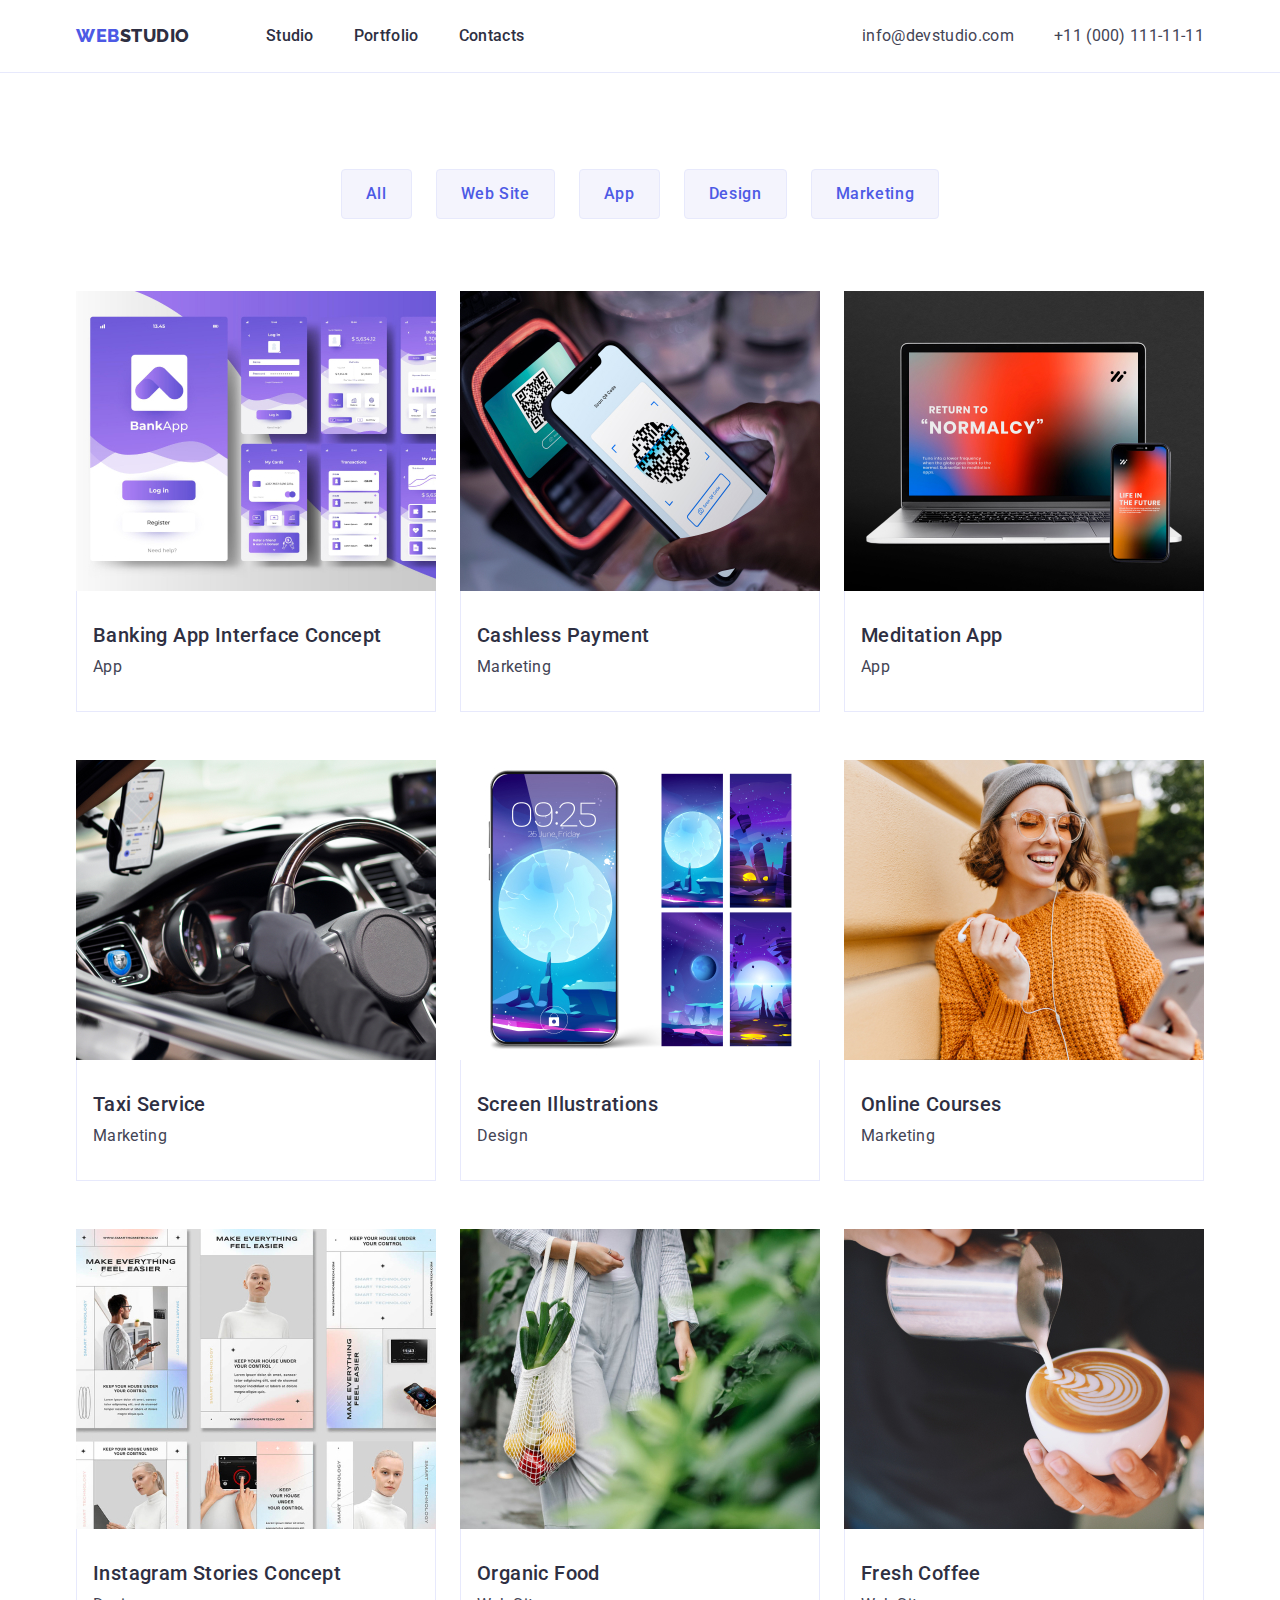
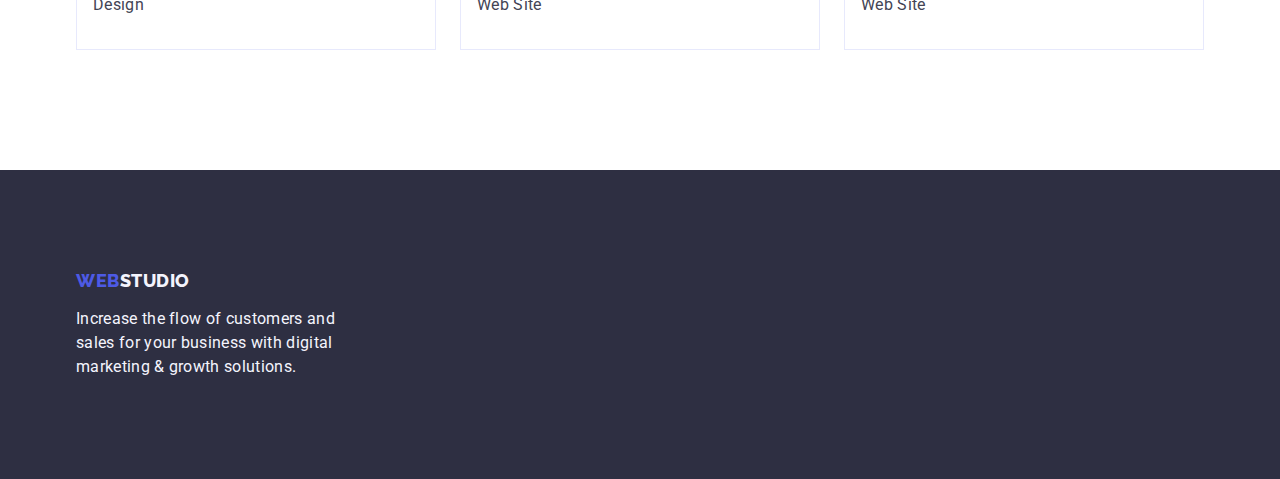
==== portfolio.html @ 931d52eb "Initial commit" ====
<!DOCTYPE html>
<html lang="en">
  <head>
    <meta charset="UTF-8" />
    <meta http-equiv="X-UA-Compatible" content="IE=edge" />
    <meta name="viewport" content="width=device-width, initial-scale=1.0" />
    <title>Portfolio</title>
    <link
      rel="stylesheet"
      href="https://cdnjs.cloudflare.com/ajax/libs/modern-normalize/1.0.0/modern-normalize.min.css"
    />
    <link rel="stylesheet" href="./css/style.css" />
    <link rel="preconnect" href="https://fonts.googleapis.com" />
    <link rel="preconnect" href="https://fonts.gstatic.com" crossorigin />
    <link
      href="https://fonts.googleapis.com/css2?family=Roboto:wght@400;500;700;900&display=swap"
      rel="stylesheet"
    />

    <link rel="preconnect" href="https://fonts.googleapis.com" />
    <link rel="preconnect" href="https://fonts.gstatic.com" crossorigin />
    <link
      href="https://fonts.googleapis.com/css2?family=Raleway:wght@800&display=swap"
      rel="stylesheet"
    />
  </head>

  <body class="main-page">
    <header class="main-header">
      <div class="container head">
        <nav class="navigation">
          <a class="logo-header link" href="./index.html"
            >Web<span class="logo first-letter">Studio</span></a
          >
          <ul class="list navigation">
            <li class="head-list">
              <a class="link head-link" href="./index.html">Studio</a>
            </li>
            <li class="head-list">
              <a class="link head-link" href="./portfolio.html">Portfolio</a>
            </li>
            <li class="head-list">
              <a class="link head-link" href="">Contacts</a>
            </li>
          </ul>
        </nav>

        <address class="addres-head">
          <ul class="list list-addres-head">
            <li class="list-addres">
              <a class="link addres" href="mailto:info@devstudio.com"
                >info@devstudio.com</a
              >
            </li>
            <li class="list-addres">
              <a class="link addres" href="tel:+110001111111"
                >+11 (000) 111-11-11</a
              >
            </li>
          </ul>
        </address>
      </div>
    </header>

    <main>
      <section class="section-portfolio">
        <div class="container">
          <h1 class="visually-hidden">Portfolio</h1>
          <ul class="list list-buttons">
            <li>
              <button class="buttons" type="button">All</button>
            </li>
            <li>
              <button class="buttons" type="button">Web Site</button>
            </li>
            <li>
              <button class="buttons" type="button">App</button>
            </li>
            <li>
              <button class="buttons" type="button">Design</button>
            </li>
            <li>
              <button class="buttons" type="button">Marketing</button>
            </li>
          </ul>

          <ul class="list list-portfolio">
            <li class="list-works">
              <a class="link" href="">
                <img
                  class="image-portfolio"
                  src="./images/bankingapp.jpg"
                  alt="Banking App Interface Concept"
                  width="360"
                />
                <div class="portfolio-content">
                  <h2 class="title-twoportfolio">
                    Banking App Interface Concept
                  </h2>
                  <p class="description description-portfolio">App</p>
                </div>
              </a>
            </li>

            <li class="list-works">
              <a class="link" href="">
                <img
                  class="image-portfolio"
                  src="./images/imgcp.jpg"
                  alt="Cashless Payment"
                  width="360"
                />
                <div class="portfolio-content">
                  <h2 class="title-twoportfolio">Cashless Payment</h2>
                  <p class="description description-portfolio">Marketing</p>
                </div>
              </a>
            </li>

            <li class="list-works">
              <a class="link" href="">
                <img
                  class="image-portfolio"
                  src="./images/imgma.jpg"
                  alt="Meditaion App"
                  width="360"
                />
                <div class="portfolio-content">
                  <h2 class="title-twoportfolio">Meditation App</h2>
                  <p class="description description-portfolio">App</p>
                </div>
              </a>
            </li>

            <li class="list-works">
              <a class="link" href="">
                <img
                  class="image-portfolio"
                  src="./images/imgts.jpg"
                  alt="Taxi Service"
                  width="360"
                />
                <div class="portfolio-content">
                  <h2 class="title-twoportfolio">Taxi Service</h2>
                  <p class="description description-portfolio">Marketing</p>
                </div>
              </a>
            </li>

            <li class="list-works">
              <a class="link" href="">
                <img
                  src="./images/imgsi.jpg"
                  alt="Screen illustrations"
                  width="360"
                  class="image-portfolio"
                />
                <div class="portfolio-content">
                  <h2 class="title-twoportfolio">Screen Illustrations</h2>
                  <p class="description description-portfolio">Design</p>
                </div>
              </a>
            </li>

            <li class="list-works">
              <a class="link" href="">
                <img
                  src="./images/imgoc.jpg"
                  alt="Online Courses"
                  width="360"
                  class="image-portfolio"
                />
                <div class="portfolio-content">
                  <h2 class="title-twoportfolio">Online Courses</h2>
                  <p class="description description-portfolio">Marketing</p>
                </div>
              </a>
            </li>

            <li class="list-works">
              <a class="link" href="">
                <img
                  src="./images/imgisc.jpg"
                  alt="Instagram Stories Concept"
                  width="360"
                  class="image-portfolio"
                />
                <div class="portfolio-content">
                  <h2 class="title-twoportfolio">Instagram Stories Concept</h2>
                  <p class="description description-portfolio">Design</p>
                </div>
              </a>
            </li>

            <li class="list-works">
              <a class="link" href="">
                <img
                  src="./images/img.jpg"
                  alt="Organic Food"
                  width="360"
                  class="image-portfolio"
                />
                <div class="portfolio-content">
                  <h2 class="title-twoportfolio">Organic Food</h2>
                  <p class="description description-portfolio">Web Site</p>
                </div>
              </a>
            </li>

            <li class="list-works">
              <a class="link" href="">
                <img
                  src="./images/imgfc.jpg"
                  alt="Fresh Coffee"
                  width="360"
                  class="image-portfolio"
                />
                <div class="portfolio-content">
                  <h2 class="title-twoportfolio">Fresh Coffee</h2>
                  <p class="description description-portfolio">Web Site</p>
                </div>
              </a>
            </li>
          </ul>
        </div>
      </section>
    </main>

    <footer class="footer-main">
      <div class="container">
        <a href="./index.html" class="link footer-logo"
          >Web<span class="foter-first">Studio</span></a
        >
        <p class="description guide">
          Increase the flow of customers and sales for your business with
          digital marketing & growth solutions.
        </p>
      </div>
    </footer>
  </body>
</html>
---- css/style.css ----
:root {
  --iris-color: #4d5ae5;
  --ocean-color: #404bbf;
  --navyblue-color: #2e2f42;
  --meantgreen-color: #31d0aa;
  --slate-color: #434455;
  --white-color: #fff;
  --graywhite-color: #f4f4fd;
}

img {
  display: block;
}

h1,
h2,
h3,
h4,
h5,
h6,
p,
ul {
  margin: 0;
  padding: 0;
}

.main-page {
  font-family: 'Roboto', sans-serif;
  color: var(--slate-color);
  background-color: var(--white-color);
}

.link {
  text-decoration: none;
}

.list {
  list-style: none;
}

.container {
  width: 1158px;
  margin: 0 auto;
  padding: 0 15px;
}
/* HEADER */
.main-header {
  border-bottom: 1px solid #e7e9fc;
}

.head {
  display: flex;
  align-items: center;
}

.main-navigation {
  display: flex;
  align-items: center;
}

.logo-header {
  font-family: 'Raleway', sans-serif;
  font-weight: 800;
  font-size: 18px;
  line-height: 1.17;
  letter-spacing: 0.03em;
  text-transform: uppercase;
  text-decoration: none;
  color: var(--iris-color);
  margin-right: 76px;
}

.first-letter {
  color: var(--navyblue-color);
}

.navigation {
  display: flex;
  align-items: center;
}

.head-list:not(:last-child) {
  margin-right: 40px;
}

.head-link {
  display: block;
  padding-top: 24px;
  padding-bottom: 24px;
  color: var(--navyblue-color);
  font-weight: 500;
  font-size: 16px;
  line-height: 1.5;
  letter-spacing: 0.02em;
}

.head-link:hover,
.head-link:focus,
.head-link:active {
  color: var(--ocean-color);
}

.addres-head {
  margin-left: auto;
}

.list-addres-head {
  display: flex;
  align-items: center;
}

.list-addres:not(:last-child) {
  margin-right: 40px;
}

.addres {
  color: var(--slate-color);
  font-size: 16px;
  line-height: 1.5;
  letter-spacing: 0.02em;
  font-style: normal;
}

.addres:hover,
.addres:focus {
  color: var(--ocean-color);
}
/* HEADER */

/* MAIN */
/* SECTION-1 */
.section-one {
  background-color: var(--navyblue-color);
  max-width: 1440px;
  margin-left: auto;
  margin-right: auto;
  padding-top: 188px;
  padding-bottom: 188px;
  text-align: center;
}

.title {
  margin-bottom: 48px;
  max-width: 496px;
  font-weight: 700;
  font-size: 56px;
  line-height: 1.07;
  letter-spacing: 0.02em;
  color: var(--white-color);
  margin-left: auto;
  margin-right: auto;
}

.order-button {
  display: block;
  margin-left: auto;
  margin-right: auto;
  min-width: 169px;
  height: 56px;
  border-radius: 4px;
  border: none;
  cursor: pointer;
  box-shadow: 0px 4px 4px rgba(0, 0, 0, 0.15);
  font-family: 'Roboto', sans-serif;
  font-weight: 500;
  background: var(--iris-color);
  color: var(--white-color);
  font-size: 16px;
  line-height: 1.5;
  letter-spacing: 0.04em;
}

.order-button:hover,
.order-button:focus {
  background-color: var(--ocean-color);
}
/* SECTION-1 */

/* SECTION-2 */
.section-two {
  padding: 120px 0;
}

.list-advantages {
  display: flex;
  gap: 24px;
}

.list-group:first-child {
  width: calc((100% - 72px) / 4);
}

.visually-hidden {
  position: absolute;
  width: 1px;
  height: 1px;
  margin: -1px;
  border: 0;
  padding: 0;
  white-space: nowrap;
  clip-path: inset(100%);
  clip: rect(0 0 0 0);
  overflow: hidden;
}

.text-sectiontwo {
  width: 264px;
}
/* SECTION-2 */

/* SECTION-3 */
.section-three {
  background-color: var(--white-color);
  padding-bottom: 120px;
}

.image-gad {
  display: flex;
  gap: 24px;
}

.image-gad:first-child {
  width: calc((100% - 48px) / 3);
}

/* SECTION-3 */

/* SECTION-4 */
.section-four {
  background-color: var(--graywhite-color);
  padding: 120px 0;
}

.teams-list {
  display: flex;
  gap: 24px;
}

.list-img {
  background-color: var(--white-color);
  display: flex;
  flex-direction: column;
  justify-content: center;
  align-items: center;
  background: #ffffff;
  box-shadow: 0px 1px 6px rgba(46, 47, 66, 0.08),
    0px 1px 1px rgba(46, 47, 66, 0.16), 0px 2px 1px rgba(46, 47, 66, 0.08);
  border-radius: 0px 0px 4px 4px;
}

.team-workers {
  padding: 32px 16px;
}

.team-name {
  text-align: center;
  margin-bottom: 8px;
}

.team-skill {
  text-align: center;
}
/* SECTION-4 */

.title-two {
  font-weight: 700;
  font-size: 36px;
  line-height: 1.11;
  letter-spacing: 0.02em;
  text-align: center;
  text-transform: capitalize;
  color: var(--navyblue-color);
  margin-bottom: 72px;
}

.title-three {
  font-weight: 500;
  font-size: 20px;
  line-height: 1.2;
  letter-spacing: 0.02em;
  text-transform: capitalize;
  color: var(--navyblue-color);
  margin-bottom: 8px;
}

.description {
  font-size: 16px;
  line-height: 1.5;
  letter-spacing: 0.02em;
  color: var(--slate-color);
}

/* MAIN */

/* MAIN-PORTFOLIO */
.visually-hidden {
  position: absolute;
  width: 1px;
  height: 1px;
  margin: -1px;
  border: 0;
  padding: 0;
  white-space: nowrap;
  clip-path: inset(100%);
  clip: rect(0 0 0 0);
  overflow: hidden;
}

.section-portfolio {
  padding-top: 96px;
  padding-bottom: 120px;
}

.buttons {
  font-family: 'Roboto', sans-serif;
  cursor: pointer;
  font-weight: 500;
  font-size: 16px;
  line-height: 1.5;
  letter-spacing: 0.04em;
  color: var(--iris-color);
  background-color: var(--graywhite-color);
  border: 1px solid #e7e9fc;
  border-radius: 4px;
  padding: 12px 24px;
}

.list-buttons {
  display: flex;
  justify-content: center;
  /* margin-top: 96px; */
  gap: 24px;
  margin-bottom: 72px;
}

.buttons:hover {
  color: var(--white-color);
  background-color: var(--ocean-color);
  border: 1px solid transparent;
}

.buttons:focus {
  color: var(--white-color);
  background-color: var(--ocean-color);
  border: 1px solid transparent;
}

.list-portfolio {
  display: flex;
  flex-wrap: wrap;
  gap: 24px;
  row-gap: 48px;
}

.title-twoportfolio {
  margin-bottom: 8px;
  font-weight: 500;
  font-size: 20px;
  line-height: 1.2;
  letter-spacing: 0.02em;
  color: var(--navyblue-color);
}

.portfolio-content {
  padding: 32px 16px;
  border: 1px solid #e7e9fc;
  border-top: none;
}

/* MAIN-PORTFOLIO */

/* FOOTER */
.footer-main {
  background-color: var(--navyblue-color);
  text-align: start;
  padding: 100px 0;
}

.footer-logo {
  font-family: 'Raleway', sans-serif;
  text-decoration: none;
  font-weight: 800;
  font-size: 18px;
  line-height: 1.17;
  letter-spacing: 0.03em;
  text-transform: uppercase;
  color: var(--iris-color);
  margin-bottom: 16px;
  display: inline-block;
}

.foter-first {
  color: var(--graywhite-color);
}

.guide {
  color: var(--graywhite-color);
  max-width: 264px;
}
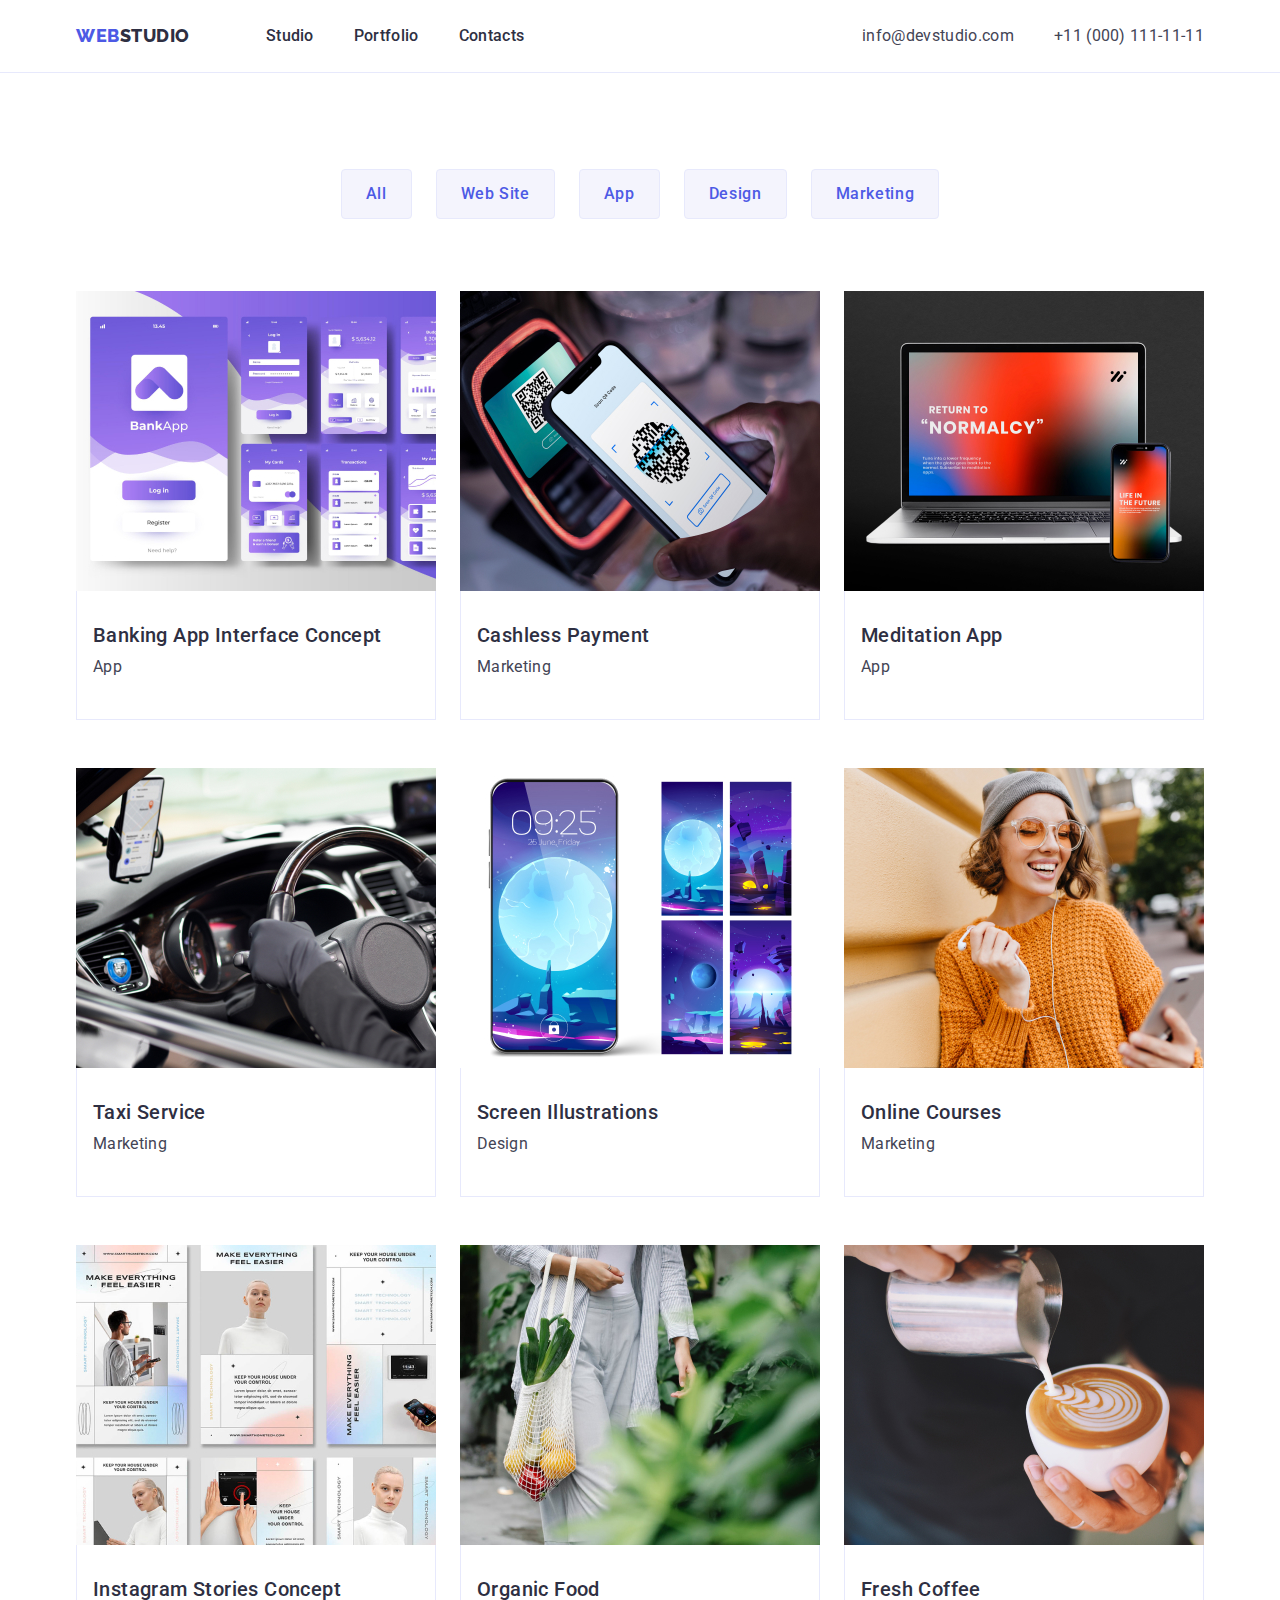
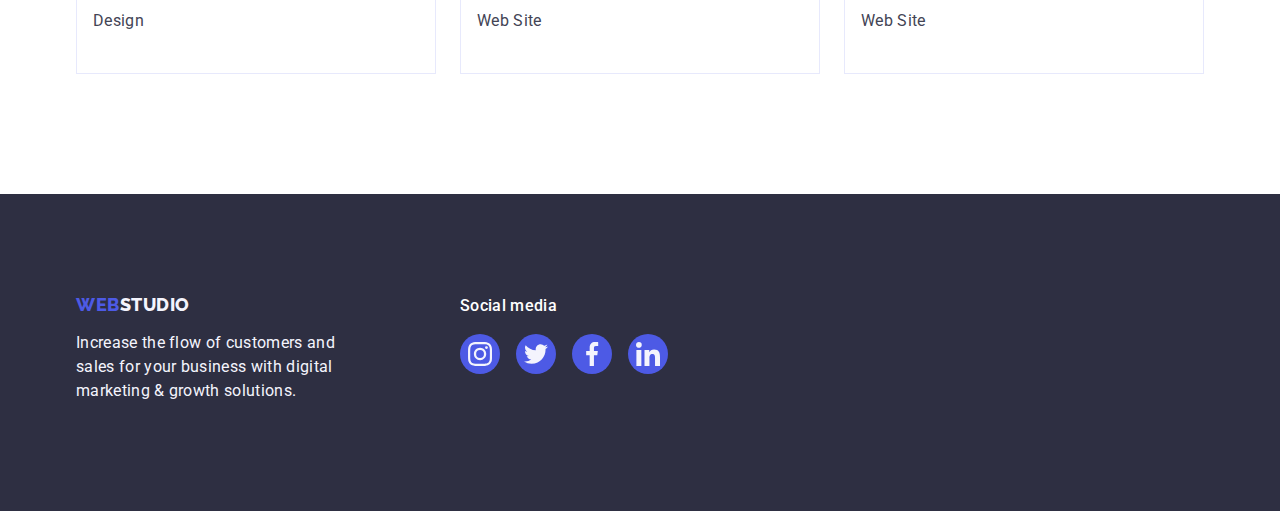
==== commit 0a7723d8: "version01" ====
--- a/portfolio.html
+++ b/portfolio.html
@@ -228,13 +228,50 @@
 
     <footer class="footer-main">
       <div class="container">
-        <a href="./index.html" class="link footer-logo"
-          >Web<span class="foter-first">Studio</span></a
-        >
-        <p class="description guide">
-          Increase the flow of customers and sales for your business with
-          digital marketing & growth solutions.
-        </p>
+        <div class="content-footer">
+          <div class="left-footer">
+            <a class="link footer-logo" href="./index.html"
+              >Web<span class="foter-first">Studio</span></a
+            >
+            <p class="description guide">
+              Increase the flow of customers and sales for your business with
+              digital marketing & growth solutions.
+            </p>
+          </div>
+          <div class="right-footer">
+            <h3 class="title-footer">Social media</h3>
+            <ul class="list list-footer">
+              <li class="item-footer">
+                <a class="link-footer" href="#">
+                  <svg class="svg-footer">
+                    <use href="./images/svg/sprite.svg#icon-instagram-2"></use>
+                  </svg>
+                </a>
+              </li>
+              <li class="item-footer">
+                <a class="link-footer" href="#">
+                  <svg class="svg-footer">
+                    <use href="./images/svg/sprite.svg#icon-twitter-1"></use>
+                  </svg>
+                </a>
+              </li>
+              <li class="item-footer">
+                <a class="link-footer" href="#">
+                  <svg class="svg-footer">
+                    <use href="./images/svg/sprite.svg#icon-facebook-1"></use>
+                  </svg>
+                </a>
+              </li>
+              <li class="item-footer">
+                <a class="link-footer" href="#">
+                  <svg class="svg-footer">
+                    <use href="./images/svg/sprite.svg#icon-linkedin-1"></use>
+                  </svg>
+                </a>
+              </li>
+            </ul>
+          </div>
+        </div>
       </div>
     </footer>
   </body>
--- a/css/style.css
+++ b/css/style.css
@@ -6,6 +6,7 @@
   --slate-color: #434455;
   --white-color: #fff;
   --graywhite-color: #f4f4fd;
+  --border-for-icons: #8e8f99;
 }
 
 img {
@@ -28,6 +29,9 @@
   font-family: 'Roboto', sans-serif;
   color: var(--slate-color);
   background-color: var(--white-color);
+  max-width: 1440px;
+  margin-left: auto;
+  margin-right: auto;
 }
 
 .link {
@@ -43,6 +47,7 @@
   margin: 0 auto;
   padding: 0 15px;
 }
+
 /* HEADER */
 .main-header {
   border-bottom: 1px solid #e7e9fc;
@@ -131,9 +136,14 @@
 /* SECTION-1 */
 .section-one {
   background-color: var(--navyblue-color);
-  max-width: 1440px;
+  background-image: linear-gradient(
+      rgba(46, 47, 66, 0.7),
+      rgba(46, 47, 66, 0.7)
+    ),
+    url(/images/background/people-office.jpg);
+  /* max-width: 1440px;
   margin-left: auto;
-  margin-right: auto;
+  margin-right: auto; */
   padding-top: 188px;
   padding-bottom: 188px;
   text-align: center;
@@ -181,6 +191,14 @@
   padding: 120px 0;
 }
 
+.svg-section-two {
+  width: 264px;
+  height: 112px;
+  background-color: var(--graywhite-color);
+  border-radius: 4px;
+  padding: 24px 100px;
+}
+
 .list-advantages {
   display: flex;
   gap: 24px;
@@ -260,6 +278,30 @@
 .team-skill {
   text-align: center;
 }
+
+.list-social-group {
+  display: flex;
+}
+
+.item-social-group:not(:last-child) {
+  margin-right: 24px;
+}
+
+.link-social-group {
+  display: flex;
+  justify-content: center;
+  align-items: center;
+  width: 40px;
+  height: 40px;
+  border-radius: 50%;
+  background-color: var(--iris-color);
+}
+
+.svg-social-group {
+  height: 16px;
+  width: 16px;
+  fill: var(--graywhite-color);
+}
 /* SECTION-4 */
 
 .title-two {
@@ -288,6 +330,49 @@
   line-height: 1.5;
   letter-spacing: 0.02em;
   color: var(--slate-color);
+  margin-bottom: 8px;
+}
+
+/* Section-5 */
+.section-five {
+  background-color: var(--white-color);
+  padding: 120px 0;
+}
+
+.title-section-five {
+  text-align: center;
+  font-weight: 700;
+  font-size: 36px;
+  line-height: calc(40 / 36);
+  text-align: center;
+  letter-spacing: 0.02em;
+  text-transform: capitalize;
+  margin-bottom: 72px;
+}
+
+.list-section-five {
+  display: flex;
+  gap: 24px;
+}
+
+.link-section-five {
+  fill: var(--border-for-icons);
+  border: 1px solid var(--border-for-icons);
+  border-radius: 4px;
+  padding: 16px 32px;
+  display: inline-block;
+}
+
+.link-section-five:hover,
+.link-section-five:focus {
+  fill: var(--ocean-color);
+  border: 1px solid var(--ocean-color);
+}
+
+.svg-section-five {
+  width: 104px;
+  height: 56px;
+  /* margin: 16px 32px; */
 }
 
 /* MAIN */
@@ -325,24 +410,20 @@
   padding: 12px 24px;
 }
 
-.list-buttons {
-  display: flex;
-  justify-content: center;
-  /* margin-top: 96px; */
-  gap: 24px;
-  margin-bottom: 72px;
-}
-
-.buttons:hover {
-  color: var(--white-color);
-  background-color: var(--ocean-color);
-  border: 1px solid transparent;
-}
-
+.buttons:hover,
 .buttons:focus {
   color: var(--white-color);
   background-color: var(--ocean-color);
   border: 1px solid transparent;
+  box-shadow: 0px 3px 1px rgba(0, 0, 0, 0.1), 0px 2px 1px rgba(0, 0, 0, 0.08),
+    0px 2px 2px rgba(0, 0, 0, 0.12);
+}
+
+.list-buttons {
+  display: flex;
+  justify-content: center;
+  gap: 24px;
+  margin-bottom: 72px;
 }
 
 .list-portfolio {
@@ -350,6 +431,11 @@
   flex-wrap: wrap;
   gap: 24px;
   row-gap: 48px;
+}
+
+.list-works:hover {
+  box-shadow: 0px 1px 6px rgba(46, 47, 66, 0.08),
+    0px 1px 1px rgba(46, 47, 66, 0.16), 0px 2px 1px rgba(46, 47, 66, 0.08);
 }
 
 .title-twoportfolio {
@@ -397,3 +483,57 @@
   color: var(--graywhite-color);
   max-width: 264px;
 }
+
+.content-footer {
+  display: flex;
+}
+
+.left-footer {
+  display: flex;
+  flex-direction: column;
+  margin-right: 120px;
+}
+
+.right-footer {
+  display: flex;
+  flex-direction: column;
+}
+
+.title-footer {
+  font-weight: 500;
+  font-size: 16px;
+  line-height: calc(24 / 16);
+  letter-spacing: 0.02em;
+  margin-bottom: 16px;
+
+  color: var(--white-color);
+}
+
+.list-footer {
+  display: flex;
+}
+
+.item-footer:not(:last-child) {
+  margin-right: 16px;
+}
+
+.link-footer {
+  display: flex;
+  justify-content: center;
+  align-items: center;
+  width: 40px;
+  height: 40px;
+  border-radius: 50%;
+  background-color: var(--iris-color);
+}
+
+.link-footer:hover,
+.link-footer:focus {
+  background-color: var(--meantgreen-color);
+}
+
+.svg-footer {
+  height: 24px;
+  width: 24px;
+  fill: var(--graywhite-color);
+}
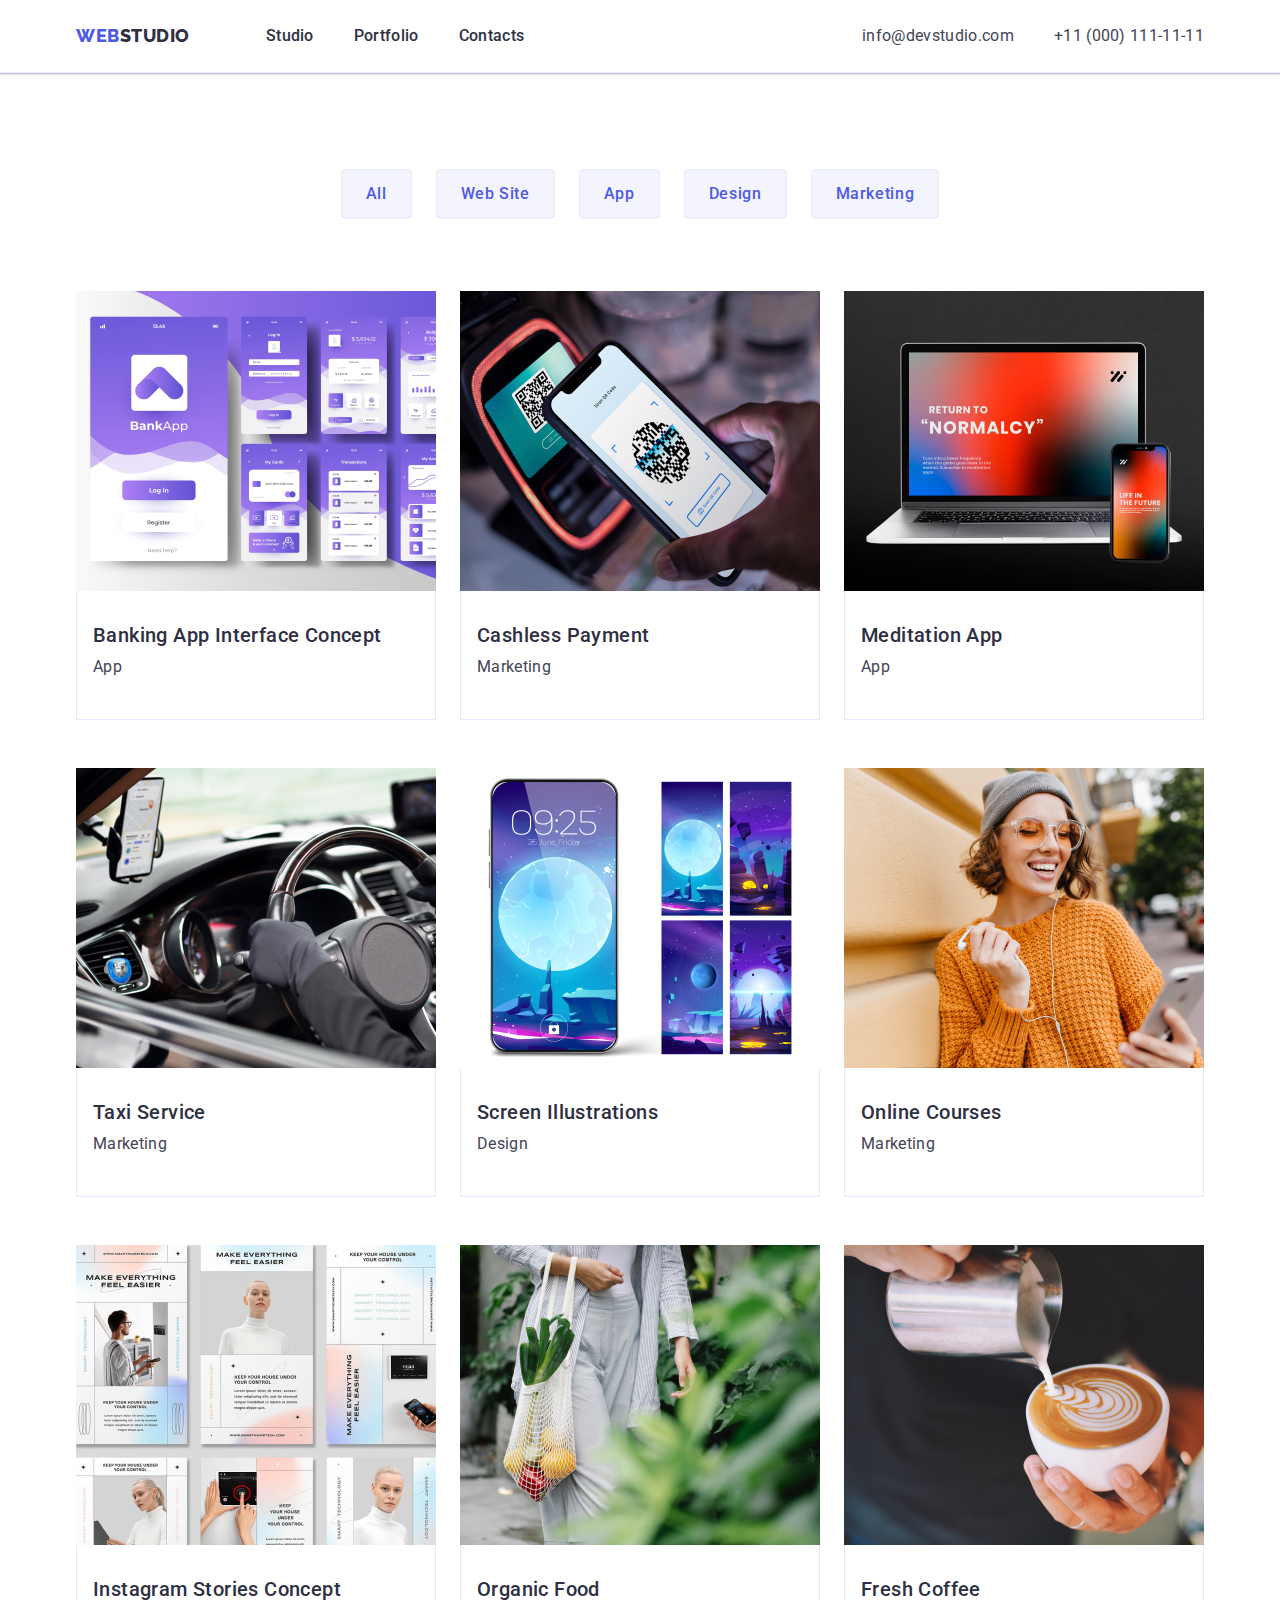
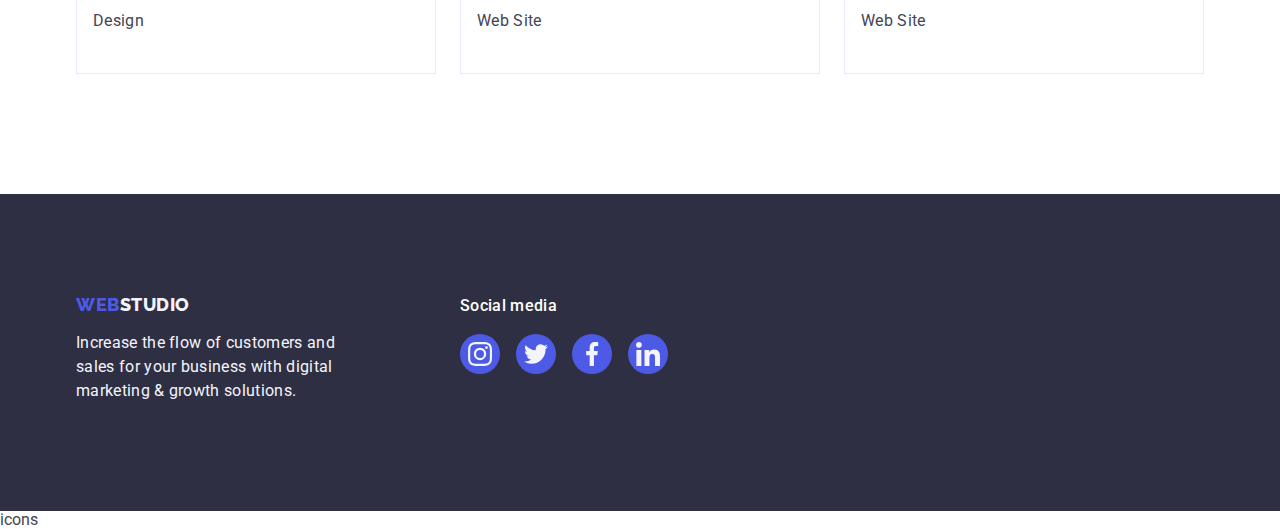
==== commit c240a9c4: "version02" ====
--- a/portfolio.html
+++ b/portfolio.html
@@ -244,28 +244,28 @@
               <li class="item-footer">
                 <a class="link-footer" href="#">
                   <svg class="svg-footer">
-                    <use href="./images/svg/sprite.svg#icon-instagram-2"></use>
-                  </svg>
-                </a>
-              </li>
-              <li class="item-footer">
-                <a class="link-footer" href="#">
-                  <svg class="svg-footer">
-                    <use href="./images/svg/sprite.svg#icon-twitter-1"></use>
-                  </svg>
-                </a>
-              </li>
-              <li class="item-footer">
-                <a class="link-footer" href="#">
-                  <svg class="svg-footer">
-                    <use href="./images/svg/sprite.svg#icon-facebook-1"></use>
-                  </svg>
-                </a>
-              </li>
-              <li class="item-footer">
-                <a class="link-footer" href="#">
-                  <svg class="svg-footer">
-                    <use href="./images/svg/sprite.svg#icon-linkedin-1"></use>
+                    <use href="./images/svg/icons.svg#icon-instagram-2"></use>
+                  </svg>
+                </a>
+              </li>
+              <li class="item-footer">
+                <a class="link-footer" href="#">
+                  <svg class="svg-footer">
+                    <use href="./images/svg/icons.svg#icon-twitter-1"></use>
+                  </svg>
+                </a>
+              </li>
+              <li class="item-footer">
+                <a class="link-footer" href="#">
+                  <svg class="svg-footer">
+                    <use href="./images/svg/icons.svg#icon-facebook-1"></use>
+                  </svg>
+                </a>
+              </li>
+              <li class="item-footer">
+                <a class="link-footer" href="#">
+                  <svg class="svg-footer">
+                    <use href="./images/svg/icons.svg#icon-linkedin-1"></use>
                   </svg>
                 </a>
               </li>
@@ -274,5 +274,6 @@
         </div>
       </div>
     </footer>
+    icons
   </body>
 </html>
--- a/css/style.css
+++ b/css/style.css
@@ -51,6 +51,8 @@
 /* HEADER */
 .main-header {
   border-bottom: 1px solid #e7e9fc;
+  box-shadow: 0px 2px 1px rgba(46, 47, 66, 0.08),
+    0px 1px 1px rgba(46, 47, 66, 0.16), 0px 1px 6px rgba(46, 47, 66, 0.08);
 }
 
 .head {
@@ -141,9 +143,12 @@
       rgba(46, 47, 66, 0.7)
     ),
     url(/images/background/people-office.jpg);
-  /* max-width: 1440px;
+  background-repeat: no-repeat;
+  background-position: center;
+  background-size: cover;
+  max-width: 1440px;
   margin-left: auto;
-  margin-right: auto; */
+  margin-right: auto;
   padding-top: 188px;
   padding-bottom: 188px;
   text-align: center;
@@ -281,25 +286,32 @@
 
 .list-social-group {
   display: flex;
-}
-
-.item-social-group:not(:last-child) {
-  margin-right: 24px;
+  gap: 24px;
+}
+
+.item-social-group {
+  justify-content: center;
 }
 
 .link-social-group {
   display: flex;
   justify-content: center;
   align-items: center;
+
   width: 40px;
   height: 40px;
   border-radius: 50%;
   background-color: var(--iris-color);
 }
 
+.link-social-group:hover,
+.link-social-group:focus {
+  background-color: var(--ocean-color);
+}
+
 .svg-social-group {
-  height: 16px;
-  width: 16px;
+  /* height: 16px;
+  width: 16px; */
   fill: var(--graywhite-color);
 }
 /* SECTION-4 */
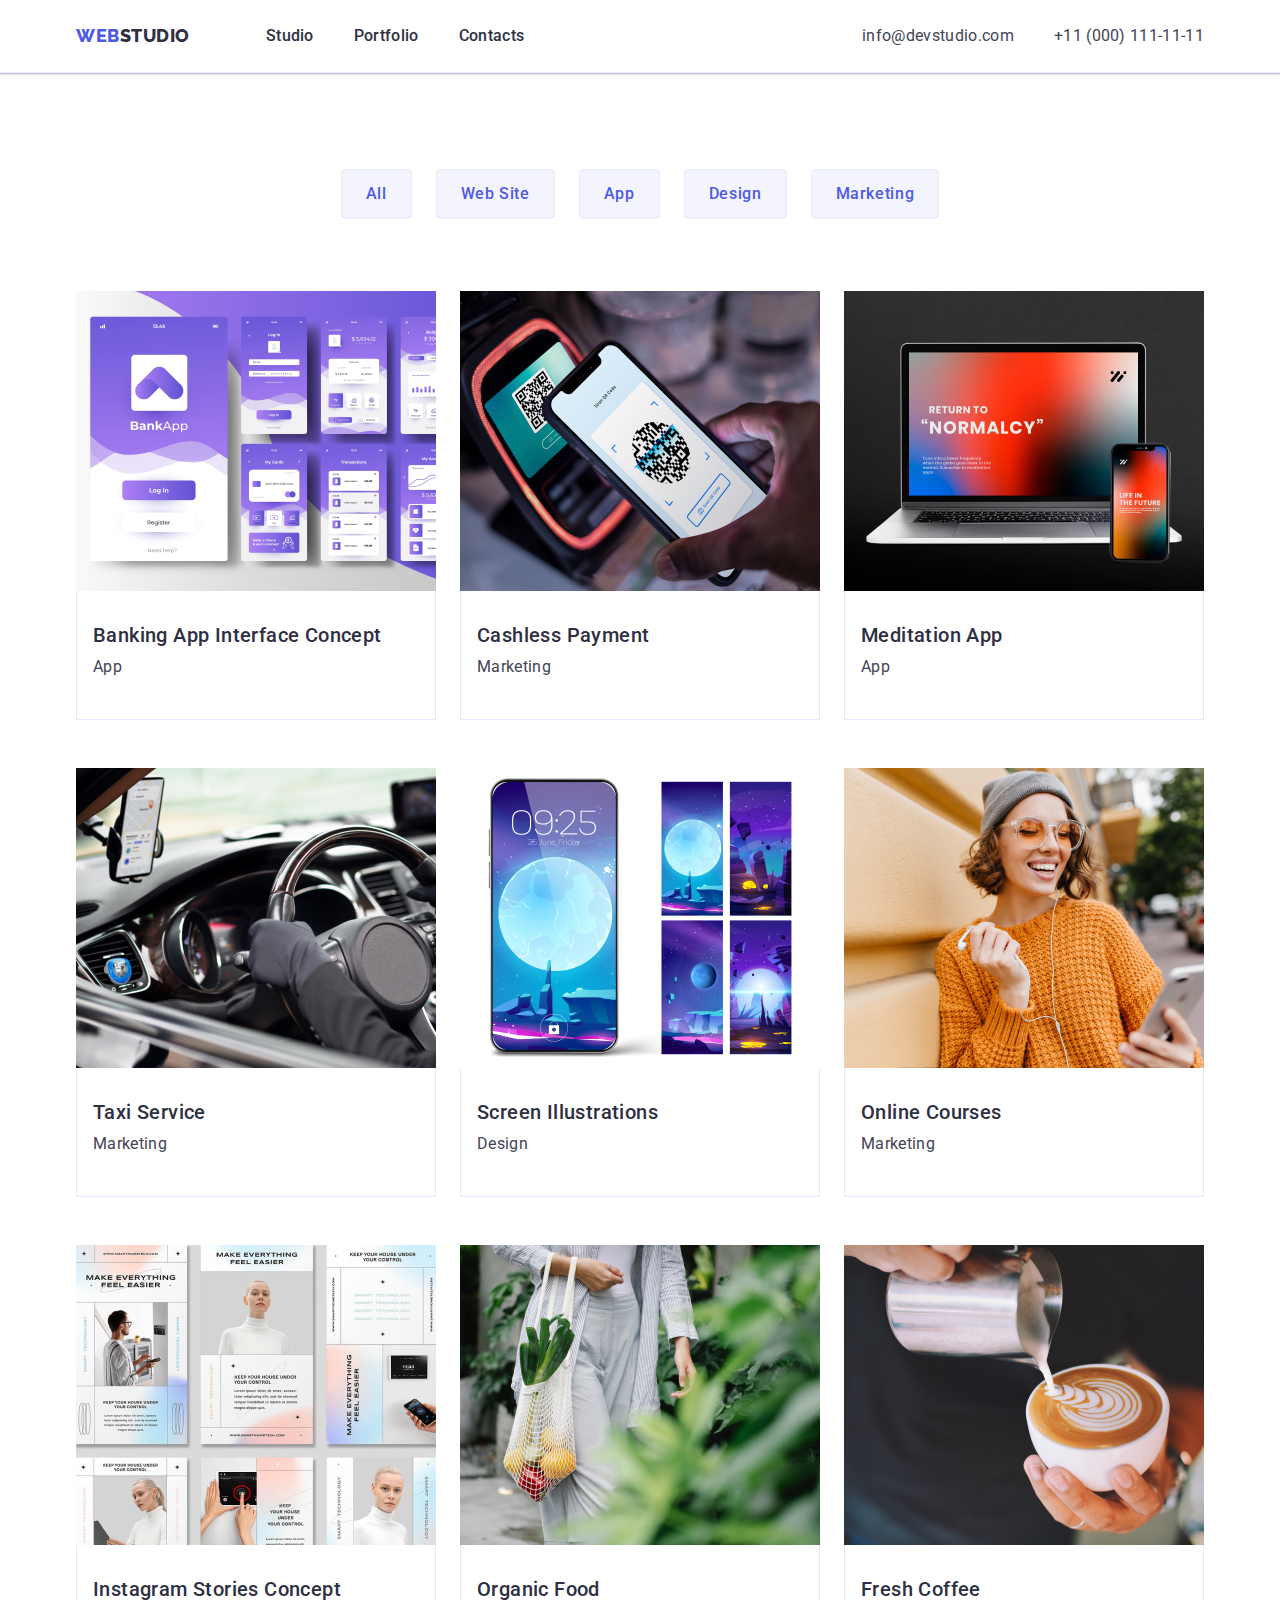
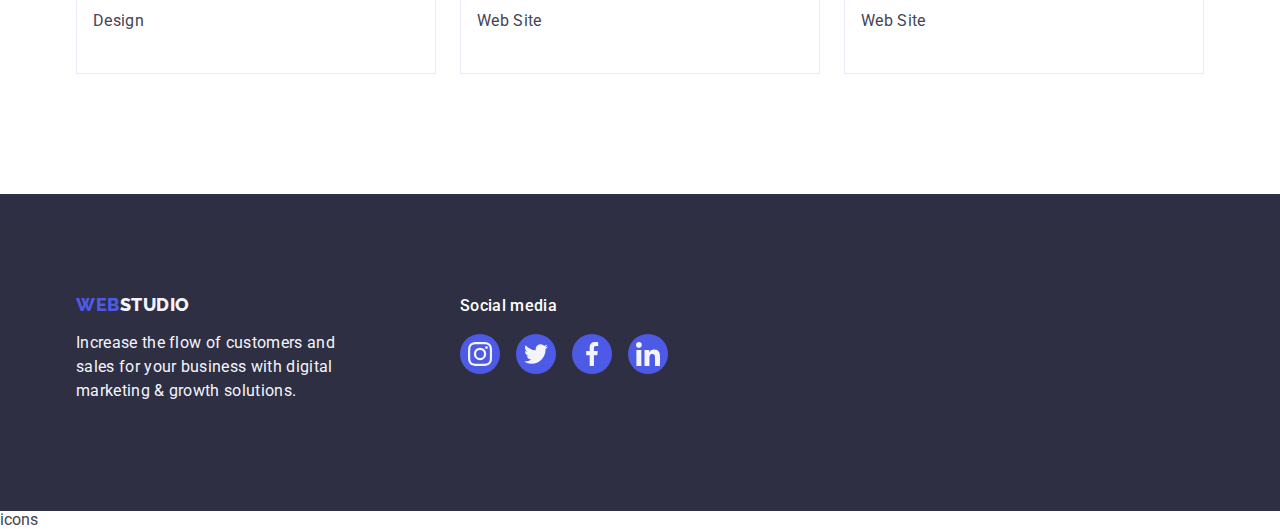
==== commit 85e071d3: "version10" ====
--- a/portfolio.html
+++ b/portfolio.html
@@ -227,9 +227,8 @@
     </main>
 
     <footer class="footer-main">
-      <div class="container">
-        <div class="content-footer">
-          <div class="left-footer">
+      <div class="container content-footer">
+          <div class="descr-footer">
             <a class="link footer-logo" href="./index.html"
               >Web<span class="foter-first">Studio</span></a
             >
@@ -238,34 +237,34 @@
               digital marketing & growth solutions.
             </p>
           </div>
-          <div class="right-footer">
-            <h3 class="title-footer">Social media</h3>
+          <div class="social-footer">
+            <p class="title-footer-right">Social media</p>
             <ul class="list list-footer">
               <li class="item-footer">
                 <a class="link-footer" href="#">
-                  <svg class="svg-footer">
-                    <use href="./images/svg/icons.svg#icon-instagram-2"></use>
-                  </svg>
-                </a>
-              </li>
-              <li class="item-footer">
-                <a class="link-footer" href="#">
-                  <svg class="svg-footer">
-                    <use href="./images/svg/icons.svg#icon-twitter-1"></use>
-                  </svg>
-                </a>
-              </li>
-              <li class="item-footer">
-                <a class="link-footer" href="#">
-                  <svg class="svg-footer">
-                    <use href="./images/svg/icons.svg#icon-facebook-1"></use>
-                  </svg>
-                </a>
-              </li>
-              <li class="item-footer">
-                <a class="link-footer" href="#">
-                  <svg class="svg-footer">
-                    <use href="./images/svg/icons.svg#icon-linkedin-1"></use>
+                  <svg class="svg-footer" widht="24" height="24">
+                    <use href="./images/icons.svg#icon-instagram-2"></use>
+                  </svg>
+                </a>
+              </li>
+              <li class="item-footer">
+                <a class="link-footer" href="#">
+                  <svg class="svg-footer" widht="24" height="24">
+                    <use href="./images/icons.svg#icon-twitter-1"></use>
+                  </svg>
+                </a>
+              </li>
+              <li class="item-footer">
+                <a class="link-footer" href="#">
+                  <svg class="svg-footer" widht="24" height="24">
+                    <use href="./images/icons.svg#icon-facebook-1"></use>
+                  </svg>
+                </a>
+              </li>
+              <li class="item-footer">
+                <a class="link-footer" href="#">
+                  <svg class="svg-footer" widht="24" height="24">
+                    <use href="./images/icons.svg#icon-linkedin-1"></use>
                   </svg>
                 </a>
               </li>
--- a/css/style.css
+++ b/css/style.css
@@ -29,7 +29,7 @@
   font-family: 'Roboto', sans-serif;
   color: var(--slate-color);
   background-color: var(--white-color);
-  max-width: 1440px;
+  /* max-width: 1440px; */
   margin-left: auto;
   margin-right: auto;
 }
@@ -287,9 +287,6 @@
 .list-social-group {
   display: flex;
   gap: 24px;
-}
-
-.item-social-group {
   justify-content: center;
 }
 
@@ -355,11 +352,12 @@
   text-align: center;
   font-weight: 700;
   font-size: 36px;
-  line-height: calc(40 / 36);
+  line-height: 1.11;
   text-align: center;
   letter-spacing: 0.02em;
   text-transform: capitalize;
   margin-bottom: 72px;
+  color: var(--navyblue-color);
 }
 
 .list-section-five {
@@ -367,12 +365,20 @@
   gap: 24px;
 }
 
+.item-section-five {
+  height: 88px;
+  width: calc((100% - 120px) / 6);
+}
+
 .link-section-five {
+  display: flex;
+  align-items: center;
+  justify-content: center;
+  width: 100%;
+  height: 100%;
   fill: var(--border-for-icons);
   border: 1px solid var(--border-for-icons);
   border-radius: 4px;
-  padding: 16px 32px;
-  display: inline-block;
 }
 
 .link-section-five:hover,
@@ -382,8 +388,8 @@
 }
 
 .svg-section-five {
-  width: 104px;
-  height: 56px;
+  /* width: 104px;
+  height: 56px; */
   /* margin: 16px 32px; */
 }
 
@@ -484,7 +490,7 @@
   text-transform: uppercase;
   color: var(--iris-color);
   margin-bottom: 16px;
-  display: inline-block;
+  display: block;
 }
 
 .foter-first {
@@ -498,23 +504,17 @@
 
 .content-footer {
   display: flex;
-}
-
-.left-footer {
-  display: flex;
-  flex-direction: column;
+  align-items: baseline;
+}
+
+.descr-footer {
   margin-right: 120px;
 }
 
-.right-footer {
-  display: flex;
-  flex-direction: column;
-}
-
-.title-footer {
+.title-footer-right {
   font-weight: 500;
   font-size: 16px;
-  line-height: calc(24 / 16);
+  line-height: 1.5;
   letter-spacing: 0.02em;
   margin-bottom: 16px;
 
@@ -523,10 +523,7 @@
 
 .list-footer {
   display: flex;
-}
-
-.item-footer:not(:last-child) {
-  margin-right: 16px;
+  gap: 16px;
 }
 
 .link-footer {
@@ -545,7 +542,5 @@
 }
 
 .svg-footer {
-  height: 24px;
-  width: 24px;
   fill: var(--graywhite-color);
 }
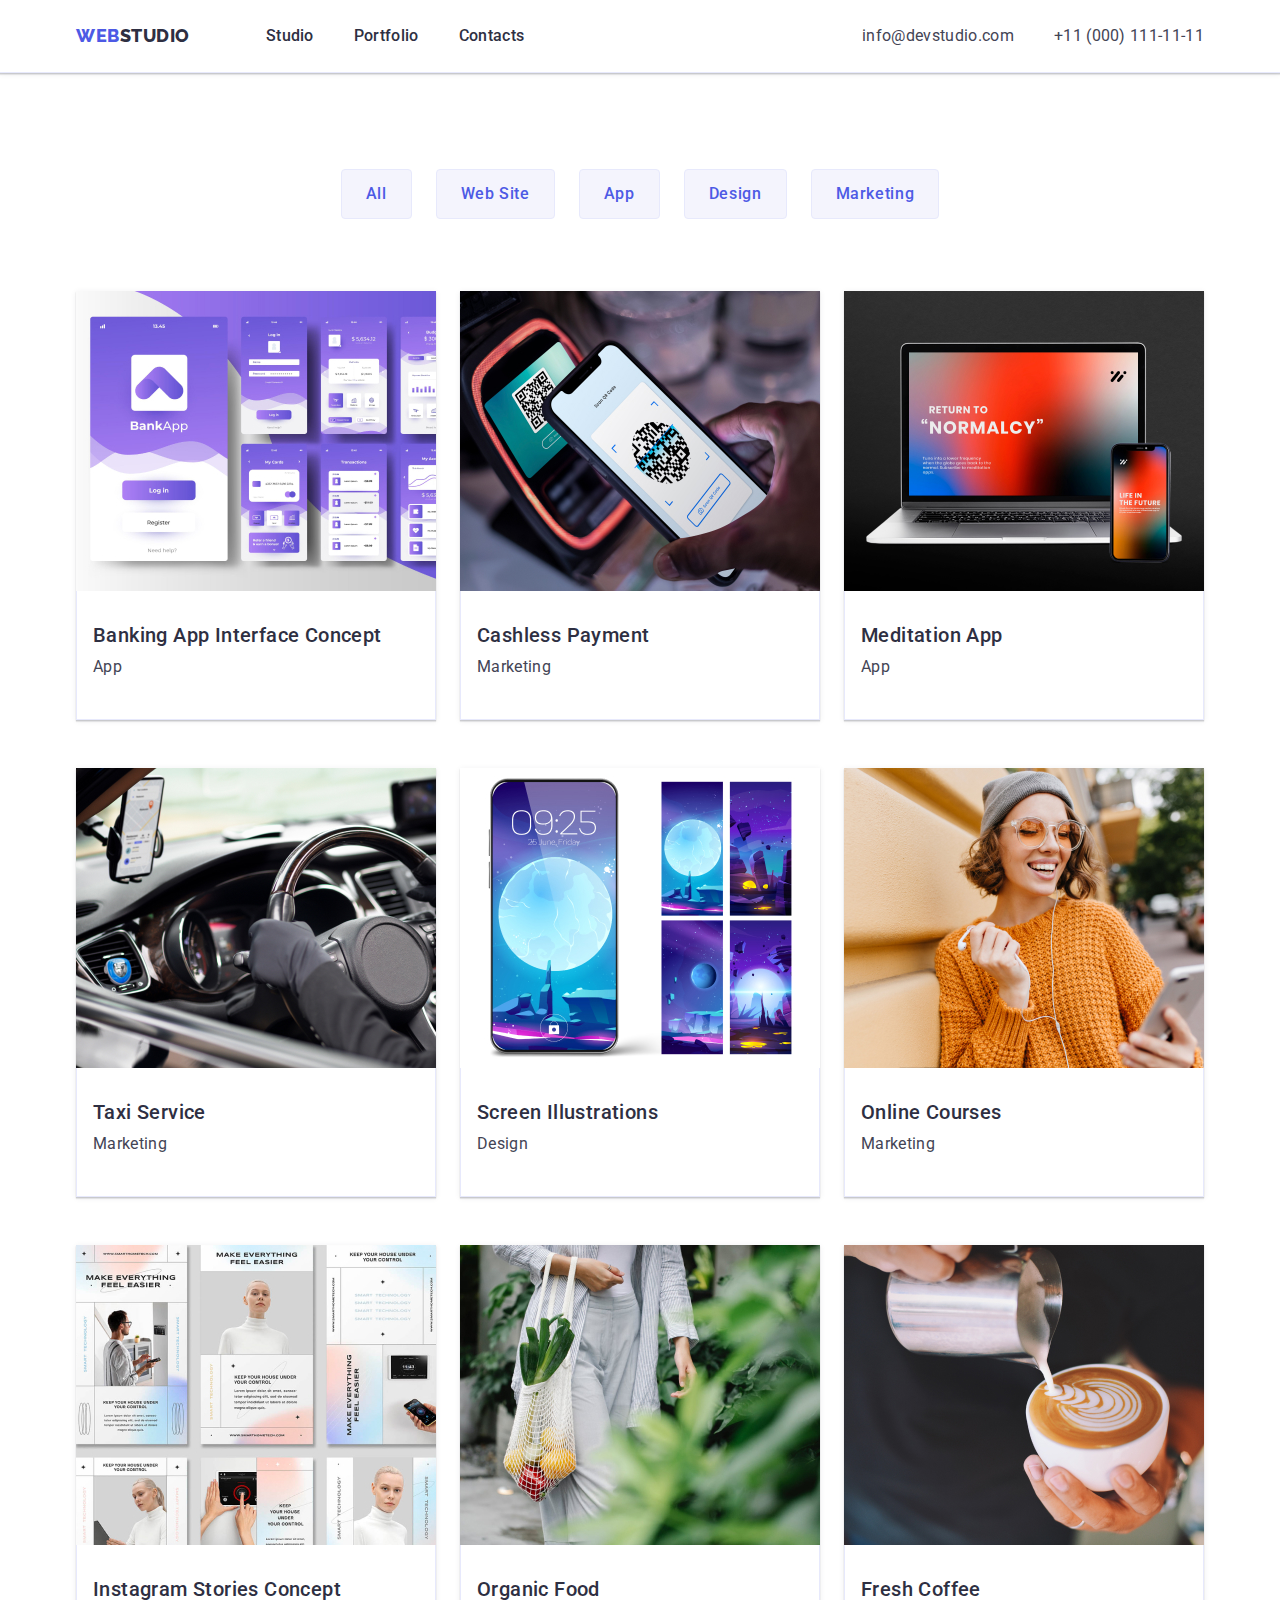
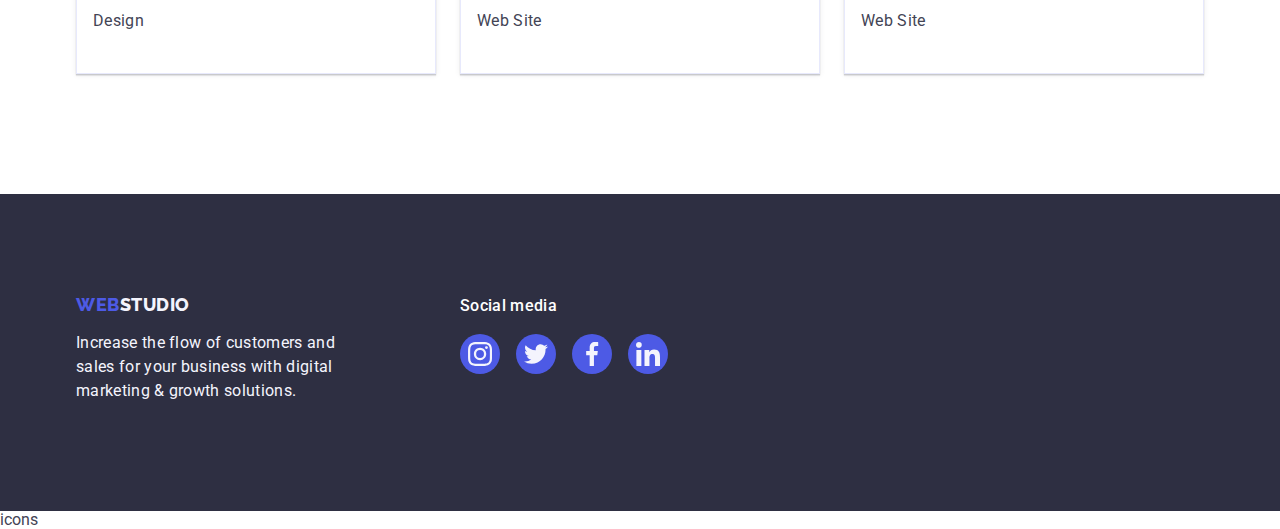
==== commit e8927f0c: "version11" ====
--- a/portfolio.html
+++ b/portfolio.html
@@ -86,7 +86,7 @@
 
           <ul class="list list-portfolio">
             <li class="list-works">
-              <a class="link" href="">
+              <a class="link link-works" href="">
                 <img
                   class="image-portfolio"
                   src="./images/bankingapp.jpg"
@@ -103,7 +103,7 @@
             </li>
 
             <li class="list-works">
-              <a class="link" href="">
+              <a class="link link-works" href="">
                 <img
                   class="image-portfolio"
                   src="./images/imgcp.jpg"
@@ -118,7 +118,7 @@
             </li>
 
             <li class="list-works">
-              <a class="link" href="">
+              <a class="link link-works" href="">
                 <img
                   class="image-portfolio"
                   src="./images/imgma.jpg"
@@ -133,7 +133,7 @@
             </li>
 
             <li class="list-works">
-              <a class="link" href="">
+              <a class="link link-works" href="">
                 <img
                   class="image-portfolio"
                   src="./images/imgts.jpg"
@@ -148,7 +148,7 @@
             </li>
 
             <li class="list-works">
-              <a class="link" href="">
+              <a class="link link-works" href="">
                 <img
                   src="./images/imgsi.jpg"
                   alt="Screen illustrations"
@@ -163,7 +163,7 @@
             </li>
 
             <li class="list-works">
-              <a class="link" href="">
+              <a class="link link-works" href="">
                 <img
                   src="./images/imgoc.jpg"
                   alt="Online Courses"
@@ -178,7 +178,7 @@
             </li>
 
             <li class="list-works">
-              <a class="link" href="">
+              <a class="link link-works" href="">
                 <img
                   src="./images/imgisc.jpg"
                   alt="Instagram Stories Concept"
@@ -193,7 +193,7 @@
             </li>
 
             <li class="list-works">
-              <a class="link" href="">
+              <a class="link link-works" href="">
                 <img
                   src="./images/img.jpg"
                   alt="Organic Food"
@@ -208,7 +208,7 @@
             </li>
 
             <li class="list-works">
-              <a class="link" href="">
+              <a class="link link-works" href="">
                 <img
                   src="./images/imgfc.jpg"
                   alt="Fresh Coffee"
@@ -242,21 +242,21 @@
             <ul class="list list-footer">
               <li class="item-footer">
                 <a class="link-footer" href="#">
-                  <svg class="svg-footer" widht="24" height="24">
+                  <svg class="svg-footer" width="24" height="24">
                     <use href="./images/icons.svg#icon-instagram-2"></use>
                   </svg>
                 </a>
               </li>
               <li class="item-footer">
                 <a class="link-footer" href="#">
-                  <svg class="svg-footer" widht="24" height="24">
+                  <svg class="svg-footer" width="24" height="24">
                     <use href="./images/icons.svg#icon-twitter-1"></use>
                   </svg>
                 </a>
               </li>
               <li class="item-footer">
                 <a class="link-footer" href="#">
-                  <svg class="svg-footer" widht="24" height="24">
+                  <svg class="svg-footer" width="24" height="24">
                     <use href="./images/icons.svg#icon-facebook-1"></use>
                   </svg>
                 </a>
--- a/css/style.css
+++ b/css/style.css
@@ -388,9 +388,6 @@
 }
 
 .svg-section-five {
-  /* width: 104px;
-  height: 56px; */
-  /* margin: 16px 32px; */
 }
 
 /* MAIN */
@@ -456,6 +453,16 @@
     0px 1px 1px rgba(46, 47, 66, 0.16), 0px 2px 1px rgba(46, 47, 66, 0.08);
 }
 
+.link-works {
+  display: block;
+}
+
+.link-works,
+.link-works {
+  box-shadow: 0px 1px 6px rgba(46, 47, 66, 0.08),
+    0px 1px 1px rgba(46, 47, 66, 0.16), 0px 2px 1px rgba(46, 47, 66, 0.08);
+}
+
 .title-twoportfolio {
   margin-bottom: 8px;
   font-weight: 500;
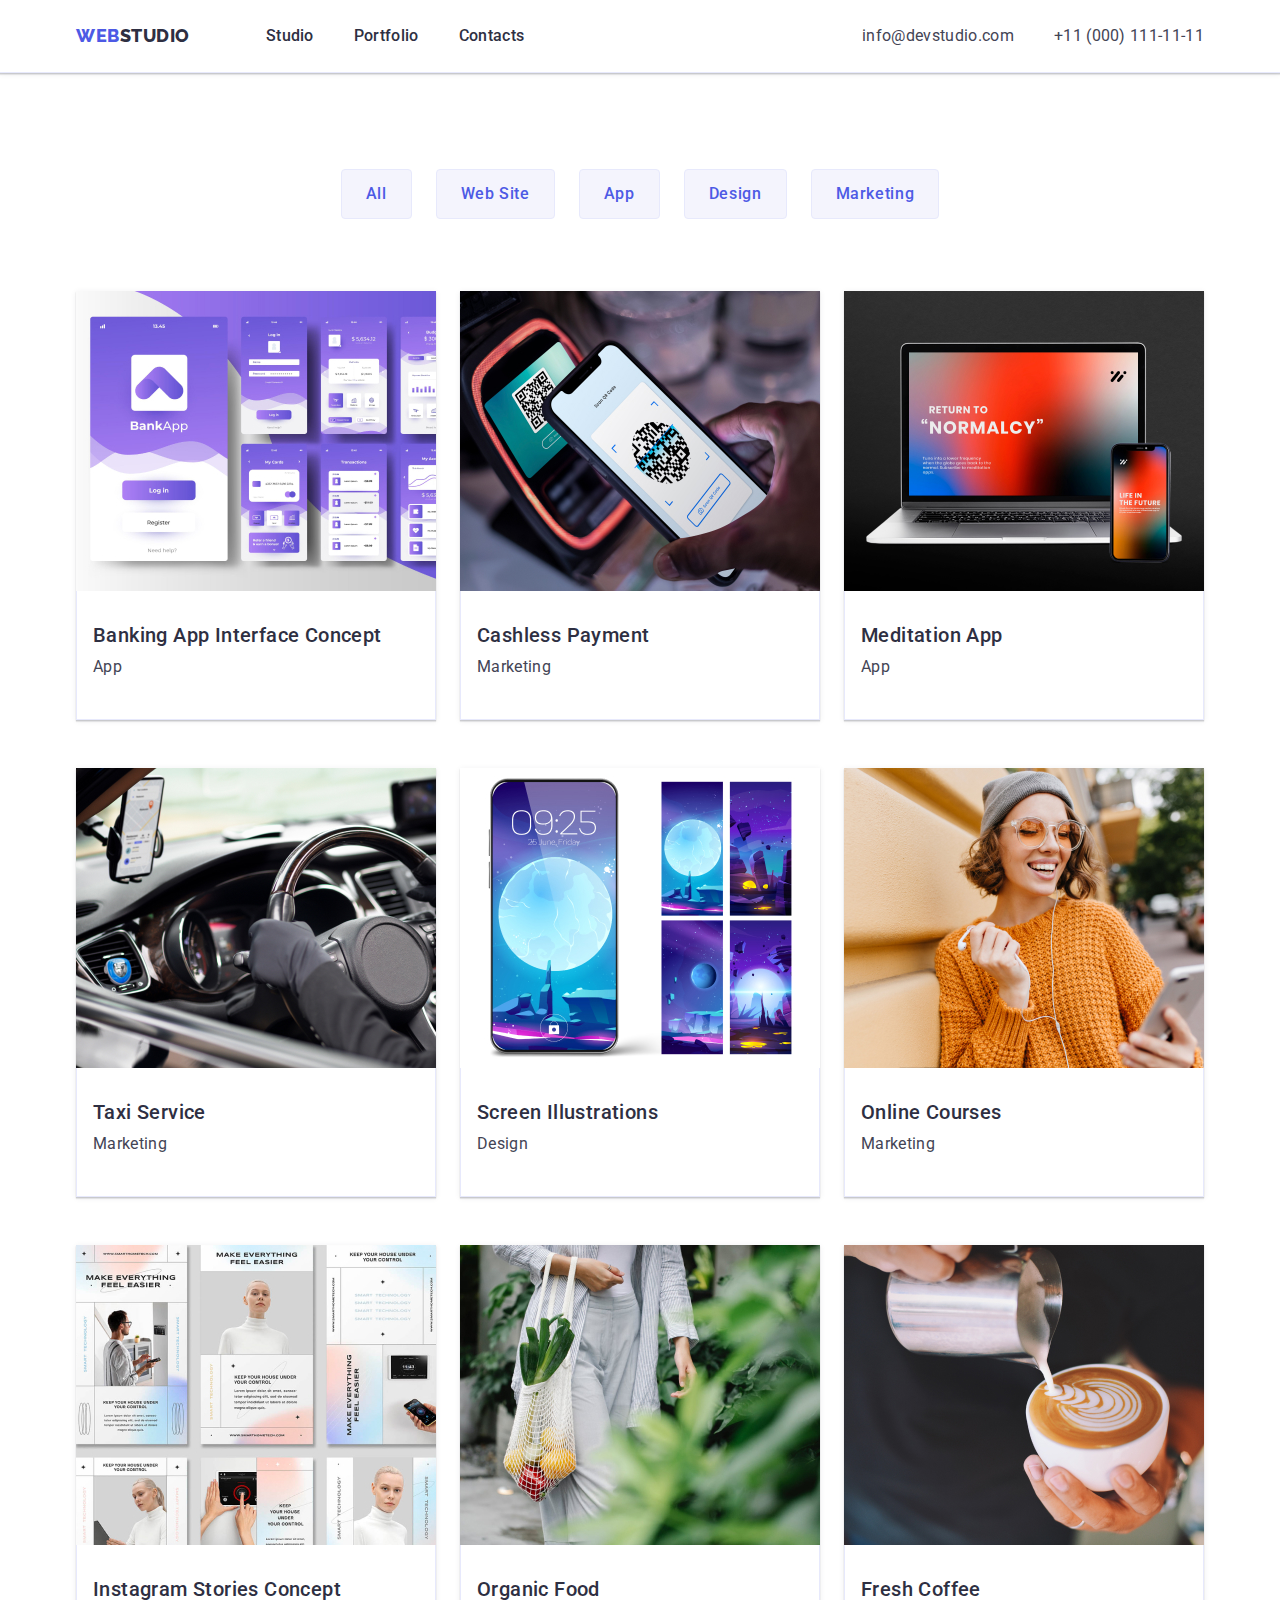
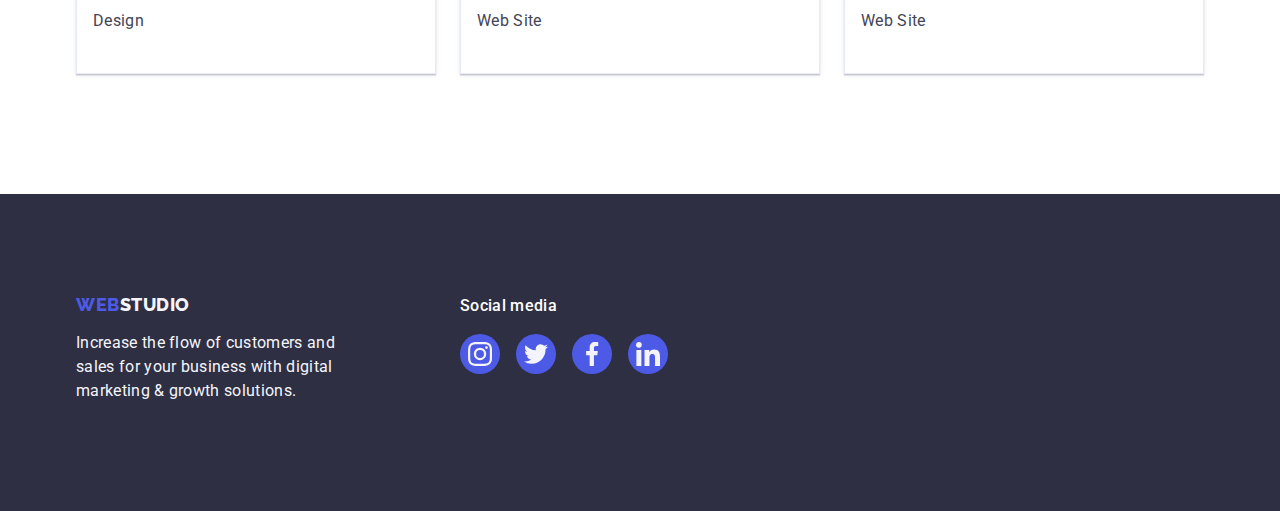
==== commit 17c5062c: "version15" ====
--- a/portfolio.html
+++ b/portfolio.html
@@ -228,51 +228,49 @@
 
     <footer class="footer-main">
       <div class="container content-footer">
-          <div class="descr-footer">
-            <a class="link footer-logo" href="./index.html"
-              >Web<span class="foter-first">Studio</span></a
-            >
-            <p class="description guide">
-              Increase the flow of customers and sales for your business with
-              digital marketing & growth solutions.
-            </p>
-          </div>
-          <div class="social-footer">
-            <p class="title-footer-right">Social media</p>
-            <ul class="list list-footer">
-              <li class="item-footer">
-                <a class="link-footer" href="#">
-                  <svg class="svg-footer" width="24" height="24">
-                    <use href="./images/icons.svg#icon-instagram-2"></use>
-                  </svg>
-                </a>
-              </li>
-              <li class="item-footer">
-                <a class="link-footer" href="#">
-                  <svg class="svg-footer" width="24" height="24">
-                    <use href="./images/icons.svg#icon-twitter-1"></use>
-                  </svg>
-                </a>
-              </li>
-              <li class="item-footer">
-                <a class="link-footer" href="#">
-                  <svg class="svg-footer" width="24" height="24">
-                    <use href="./images/icons.svg#icon-facebook-1"></use>
-                  </svg>
-                </a>
-              </li>
-              <li class="item-footer">
-                <a class="link-footer" href="#">
-                  <svg class="svg-footer" widht="24" height="24">
-                    <use href="./images/icons.svg#icon-linkedin-1"></use>
-                  </svg>
-                </a>
-              </li>
-            </ul>
-          </div>
+        <div class="descr-footer">
+          <a class="link footer-logo" href="./index.html"
+            >Web<span class="foter-first">Studio</span></a
+          >
+          <p class="description guide">
+            Increase the flow of customers and sales for your business with
+            digital marketing & growth solutions.
+          </p>
+        </div>
+        <div class="social-footer">
+          <p class="title-footer-right">Social media</p>
+          <ul class="list list-footer">
+            <li class="item-footer">
+              <a class="link-footer" href="#">
+                <svg class="svg-footer" width="24" height="24">
+                  <use href="./images/icons.svg#icon-instagram-2"></use>
+                </svg>
+              </a>
+            </li>
+            <li class="item-footer">
+              <a class="link-footer" href="#">
+                <svg class="svg-footer" width="24" height="24">
+                  <use href="./images/icons.svg#icon-twitter-1"></use>
+                </svg>
+              </a>
+            </li>
+            <li class="item-footer">
+              <a class="link-footer" href="#">
+                <svg class="svg-footer" width="24" height="24">
+                  <use href="./images/icons.svg#icon-facebook-1"></use>
+                </svg>
+              </a>
+            </li>
+            <li class="item-footer">
+              <a class="link-footer" href="#">
+                <svg class="svg-footer" width="24" height="24">
+                  <use href="./images/icons.svg#icon-linkedin-1"></use>
+                </svg>
+              </a>
+            </li>
+          </ul>
         </div>
       </div>
     </footer>
-    icons
   </body>
 </html>
--- a/css/style.css
+++ b/css/style.css
@@ -376,18 +376,21 @@
   justify-content: center;
   width: 100%;
   height: 100%;
-  fill: var(--border-for-icons);
+  color: var(--border-for-icons);
+  /* fill: var(--border-for-icons); */
   border: 1px solid var(--border-for-icons);
   border-radius: 4px;
 }
 
 .link-section-five:hover,
 .link-section-five:focus {
-  fill: var(--ocean-color);
+  color: var(--ocean-color);
+  /* fill: var(--ocean-color); */
   border: 1px solid var(--ocean-color);
 }
 
 .svg-section-five {
+  fill: currentColor;
 }
 
 /* MAIN */
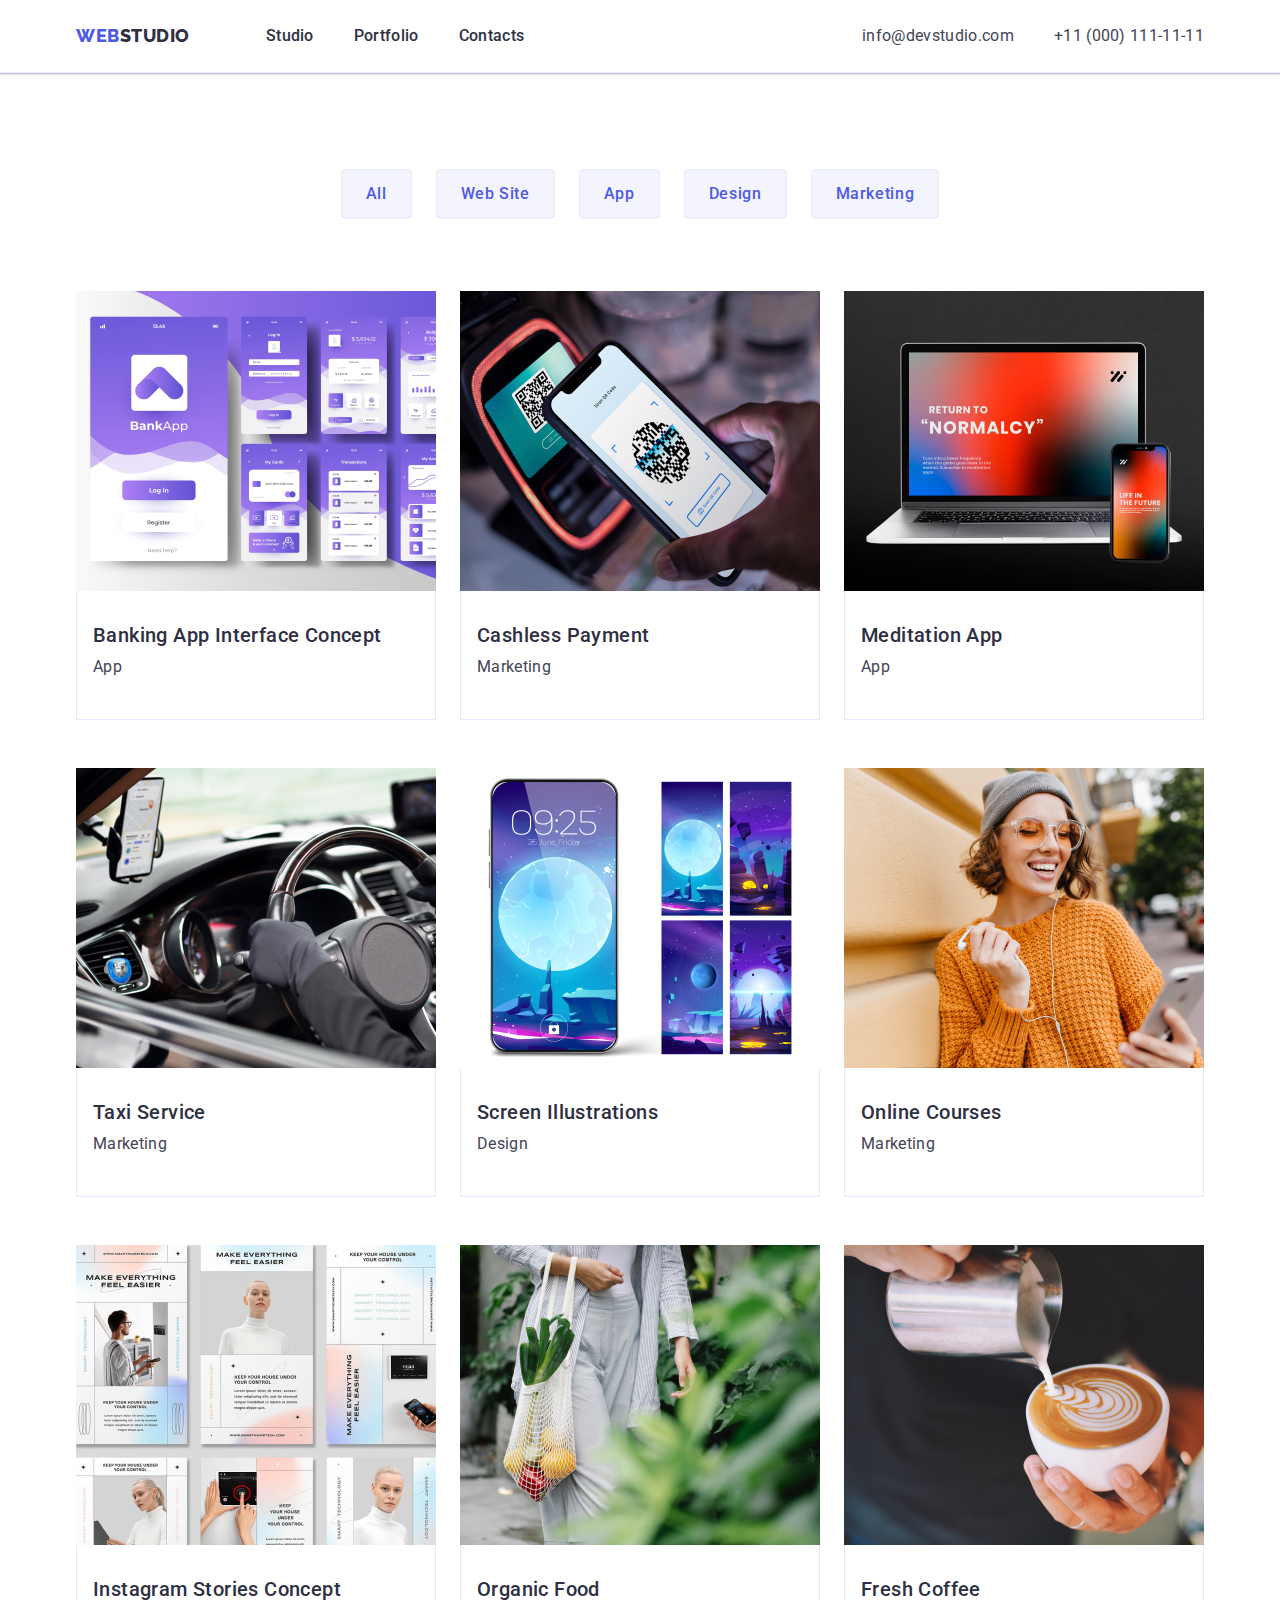
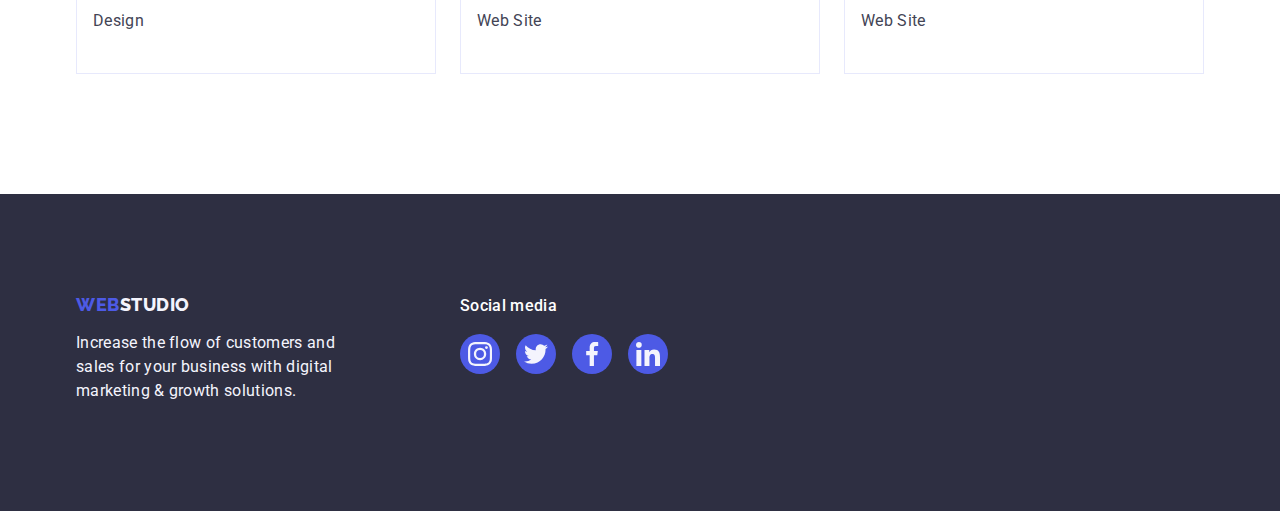
==== commit ed30f935: "version00" ====
--- a/portfolio.html
+++ b/portfolio.html
@@ -33,13 +33,13 @@
             >Web<span class="logo first-letter">Studio</span></a
           >
           <ul class="list navigation">
-            <li class="head-list">
+            <li class="item-head">
               <a class="link head-link" href="./index.html">Studio</a>
             </li>
-            <li class="head-list">
+            <li class="item-head">
               <a class="link head-link" href="./portfolio.html">Portfolio</a>
             </li>
-            <li class="head-list">
+            <li class="item-head">
               <a class="link head-link" href="">Contacts</a>
             </li>
           </ul>
--- a/css/style.css
+++ b/css/style.css
@@ -29,7 +29,6 @@
   font-family: 'Roboto', sans-serif;
   color: var(--slate-color);
   background-color: var(--white-color);
-  /* max-width: 1440px; */
   margin-left: auto;
   margin-right: auto;
 }
@@ -86,8 +85,11 @@
   align-items: center;
 }
 
-.head-list:not(:last-child) {
+.item-head:not(:last-child) {
   margin-right: 40px;
+}
+.item-head {
+  position: relative;
 }
 
 .head-link {
@@ -102,9 +104,20 @@
 }
 
 .head-link:hover,
-.head-link:focus,
-.head-link:active {
+.head-link:focus {
   color: var(--ocean-color);
+}
+
+.head-link::after:active {
+  content: '';
+  display: block;
+  position: absolute;
+  left: 0;
+  bottom: 0;
+  height: 4px;
+  width: 100%;
+  border-radius: 2px;
+  background: var(--ocean-color);
 }
 
 .addres-head {
@@ -196,12 +209,14 @@
   padding: 120px 0;
 }
 
-.svg-section-two {
-  width: 264px;
+.svg-group {
+  display: flex;
+  align-items: center;
+  justify-content: center;
   height: 112px;
   background-color: var(--graywhite-color);
   border-radius: 4px;
-  padding: 24px 100px;
+  margin-bottom: 8px;
 }
 
 .list-advantages {
@@ -209,7 +224,7 @@
   gap: 24px;
 }
 
-.list-group:first-child {
+.list-group {
   width: calc((100% - 72px) / 4);
 }
 
@@ -229,7 +244,6 @@
 .text-sectiontwo {
   width: 264px;
 }
-/* SECTION-2 */
 
 /* SECTION-3 */
 .section-three {
@@ -246,8 +260,6 @@
   width: calc((100% - 48px) / 3);
 }
 
-/* SECTION-3 */
-
 /* SECTION-4 */
 .section-four {
   background-color: var(--graywhite-color);
@@ -307,8 +319,6 @@
 }
 
 .svg-social-group {
-  /* height: 16px;
-  width: 16px; */
   fill: var(--graywhite-color);
 }
 /* SECTION-4 */
@@ -377,7 +387,6 @@
   width: 100%;
   height: 100%;
   color: var(--border-for-icons);
-  /* fill: var(--border-for-icons); */
   border: 1px solid var(--border-for-icons);
   border-radius: 4px;
 }
@@ -385,7 +394,6 @@
 .link-section-five:hover,
 .link-section-five:focus {
   color: var(--ocean-color);
-  /* fill: var(--ocean-color); */
   border: 1px solid var(--ocean-color);
 }
 
@@ -451,17 +459,16 @@
   row-gap: 48px;
 }
 
-.list-works:hover {
-  box-shadow: 0px 1px 6px rgba(46, 47, 66, 0.08),
-    0px 1px 1px rgba(46, 47, 66, 0.16), 0px 2px 1px rgba(46, 47, 66, 0.08);
+.list-works {
+  width: calc((100% - 48px) / 3);
 }
 
 .link-works {
   display: block;
 }
 
-.link-works,
-.link-works {
+.link-works:hover,
+.link-works:focus {
   box-shadow: 0px 1px 6px rgba(46, 47, 66, 0.08),
     0px 1px 1px rgba(46, 47, 66, 0.16), 0px 2px 1px rgba(46, 47, 66, 0.08);
 }
